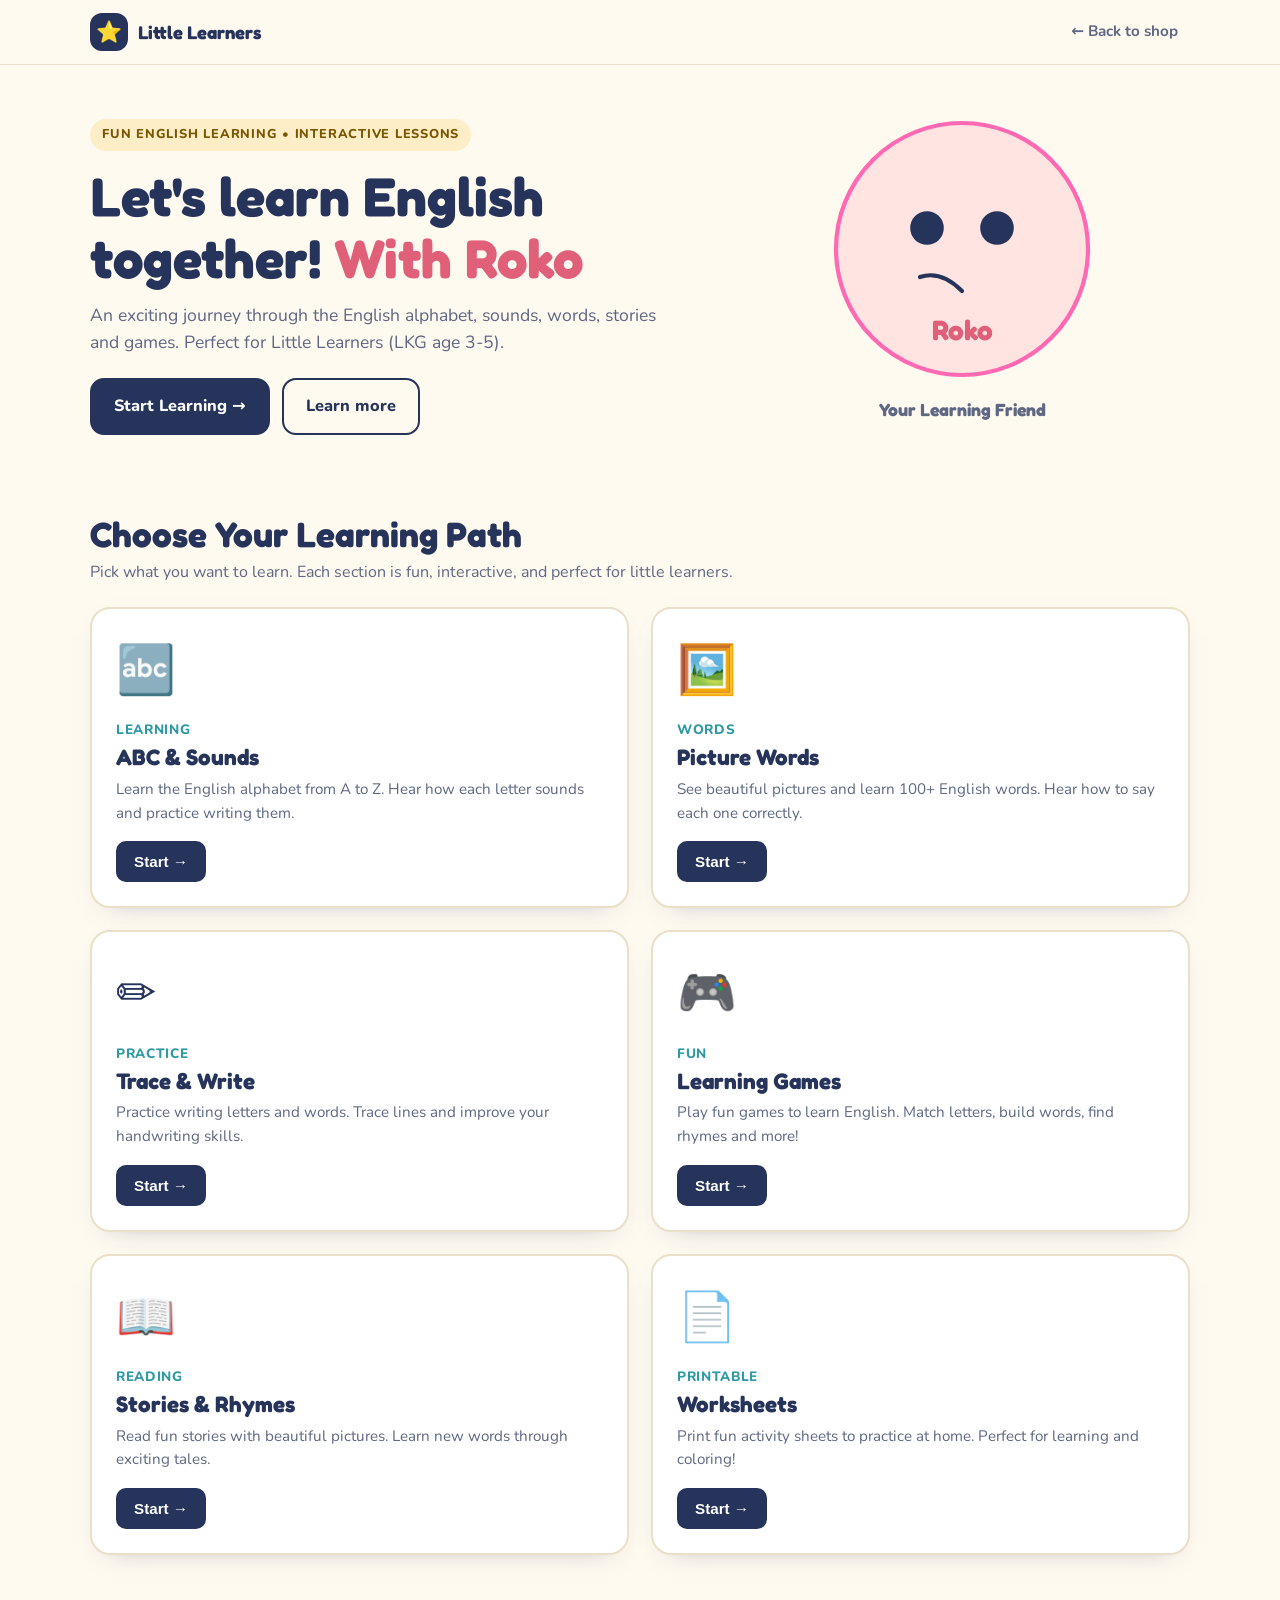
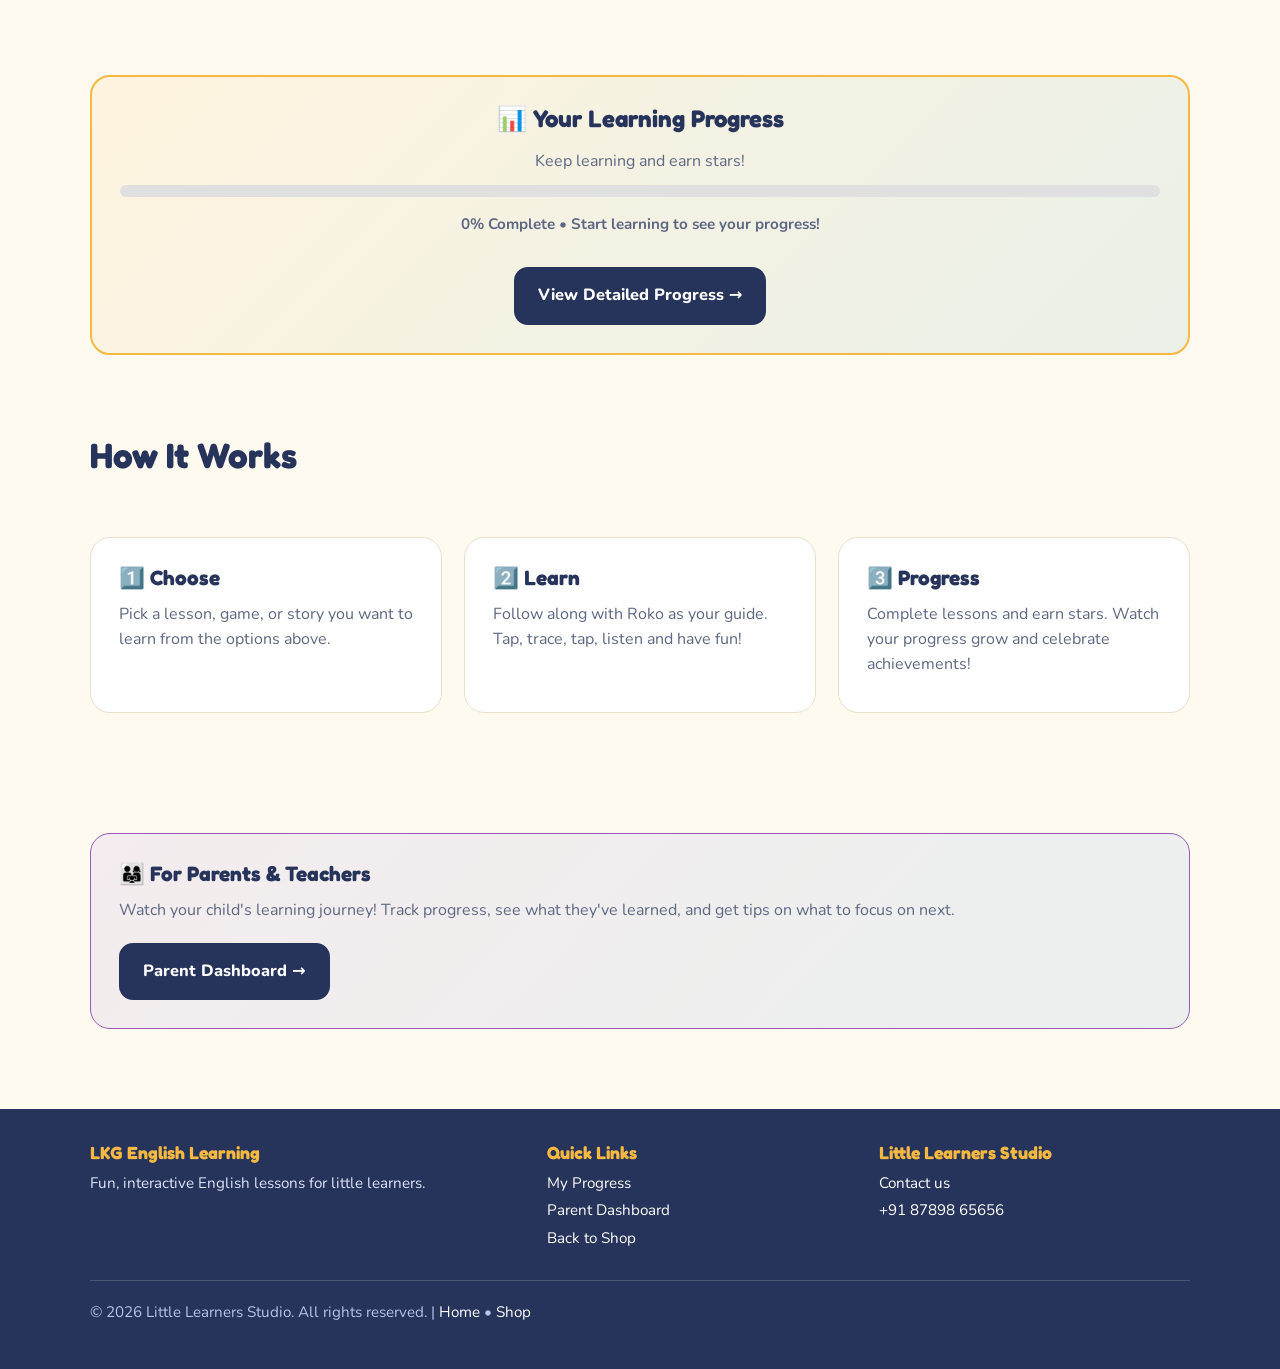
==== lkg-english/index.html @ f61e6553 "Stage 2A: Create LKG English Dashboard & Navigation - lkg-english/index.html: Main dashboard with 6 " ====
<!DOCTYPE html>
<html lang="en">
<head>
  <meta charset="UTF-8">
  <meta name="viewport" content="width=device-width, initial-scale=1.0">
  <title>LKG English - Little Learners Studio</title>
  <meta name="description" content="Fun English learning for Little Learners - Alphabet, phonics, vocabulary, games and stories.">

  <!-- Google Fonts -->
  <link rel="preconnect" href="https://fonts.googleapis.com">
  <link rel="preconnect" href="https://fonts.gstatic.com" crossorigin>
  <link href="https://fonts.googleapis.com/css2?family=Fredoka:wght@500;600;700&family=Nunito:wght@400;600;700;800&display=swap" rel="stylesheet">

  <!-- Stylesheets -->
  <link rel="stylesheet" href="../css/lkg-english.css">
  <link rel="stylesheet" href="../css/components.css">

  <style>
    :root {
      --navy: #26335a;
      --navy-2: #34457a;
      --gold: #f5b942;
      --cream: #fffaf0;
      --paper: #ffffff;
      --pink: #e0607a;
      --teal: #2f9aa3;
      --ink: #26335a;
      --muted: #5e6783;
      --line: #eadfc8;
      --radius: 20px;
      --lime: #7FBF4D;
      --warm-orange: #FF9500;
      --purple: #9B59B6;
      --light-blue: #3498DB;
    }

    * {
      box-sizing: border-box;
    }

    html {
      scroll-behavior: smooth;
    }

    body {
      margin: 0;
      font-family: 'Nunito', system-ui, -apple-system, 'Segoe UI', Roboto, sans-serif;
      color: var(--ink);
      background: var(--cream);
      line-height: 1.55;
      -webkit-text-size-adjust: 100%;
    }

    h1, h2, h3, h4 {
      font-family: 'Fredoka', 'Nunito', system-ui, sans-serif;
      line-height: 1.15;
      margin: 0;
    }

    a {
      color: inherit;
      text-decoration: none;
    }

    .wrap {
      width: min(1100px, 100% - 32px);
      margin-inline: auto;
    }

    /* Header */
    header {
      position: sticky;
      top: 0;
      z-index: 20;
      background: rgba(255, 250, 240, 0.92);
      backdrop-filter: blur(8px);
      border-bottom: 1px solid var(--line);
    }

    .header-bar {
      display: flex;
      align-items: center;
      justify-content: space-between;
      gap: 12px;
      padding: 12px 0;
    }

    .brand {
      display: flex;
      align-items: center;
      gap: 10px;
      text-decoration: none;
      font-family: 'Fredoka', sans-serif;
      font-weight: 700;
      font-size: 1.15rem;
    }

    .brand-logo {
      width: 38px;
      height: 38px;
      border-radius: 12px;
      background: var(--navy);
      display: grid;
      place-items: center;
      color: var(--gold);
      font-size: 1.3rem;
    }

    nav {
      display: flex;
      gap: 8px;
      align-items: center;
    }

    nav a {
      text-decoration: none;
      font-weight: 700;
      font-size: 0.95rem;
      padding: 8px 12px;
      color: var(--muted);
      border-radius: 8px;
      transition: all 0.2s ease;
    }

    nav a:hover {
      color: var(--navy);
      background: rgba(38, 51, 90, 0.08);
    }

    nav a.back-home {
      background: var(--navy);
      color: white;
      padding: 8px 16px;
    }

    nav a.back-home:hover {
      background: var(--navy-2);
    }

    @media (max-width: 560px) {
      nav a:not(.back-home) {
        display: none;
      }
    }

    /* Hero Section */
    .hero {
      padding: 44px 0 28px;
    }

    .hero-grid {
      display: grid;
      gap: 28px;
      align-items: center;
    }

    @media (min-width: 820px) {
      .hero-grid {
        grid-template-columns: 1.15fr 0.85fr;
      }
    }

    .eyebrow {
      display: inline-block;
      background: #fdeec7;
      color: #7a5600;
      font-weight: 800;
      font-size: 0.8rem;
      letter-spacing: 0.06em;
      text-transform: uppercase;
      padding: 6px 12px;
      border-radius: 999px;
    }

    .hero h1 {
      font-size: clamp(2rem, 6vw, 3.4rem);
      margin: 14px 0 12px;
      color: var(--ink);
    }

    .hero h1 span {
      color: var(--pink);
    }

    .hero p {
      font-size: 1.1rem;
      color: var(--muted);
      max-width: 34em;
      margin: 0 0 22px;
    }

    .hero-mascot {
      position: relative;
      justify-self: center;
      width: min(280px, 80%);
      text-align: center;
    }

    .hero-mascot img {
      width: 100%;
      filter: drop-shadow(0 8px 16px rgba(38, 51, 90, 0.2));
    }

    .mascot-name {
      font-family: 'Fredoka', sans-serif;
      font-weight: 700;
      font-size: 1.5rem;
      color: var(--pink);
      margin-top: 12px;
    }

    /* CTA Buttons */
    .cta-row {
      display: flex;
      flex-wrap: wrap;
      gap: 12px;
    }

    .btn {
      display: inline-flex;
      align-items: center;
      justify-content: center;
      gap: 8px;
      background: var(--navy);
      color: #fff;
      text-decoration: none;
      font-weight: 800;
      font-size: 1.02rem;
      padding: 14px 22px;
      border-radius: 14px;
      border: 2px solid var(--navy);
      transition: transform 0.12s ease, background 0.12s ease;
      cursor: pointer;
    }

    .btn:hover {
      background: var(--navy-2);
      transform: translateY(-1px);
    }

    .btn:focus-visible {
      outline: 3px solid var(--gold);
      outline-offset: 3px;
    }

    .btn.ghost {
      background: transparent;
      color: var(--navy);
    }

    .btn.ghost:hover {
      background: #fff;
    }

    /* Sections */
    section {
      padding: 40px 0;
    }

    .section-head {
      margin-bottom: 22px;
    }

    .section-head h2 {
      font-size: clamp(1.6rem, 4.5vw, 2.2rem);
    }

    .section-head p {
      margin: 6px 0 0;
      color: var(--muted);
    }

    /* Learning Modules Grid */
    .modules-grid {
      display: grid;
      gap: 22px;
      grid-template-columns: repeat(auto-fit, minmax(240px, 1fr));
    }

    @media (min-width: 760px) {
      .modules-grid {
        grid-template-columns: repeat(2, 1fr);
      }
    }

    .module-card {
      background: var(--paper);
      border: 2px solid var(--line);
      border-radius: var(--radius);
      padding: 24px;
      display: flex;
      flex-direction: column;
      box-shadow: 0 10px 26px -20px rgba(38, 51, 90, 0.5);
      transition: all 0.2s ease;
      text-decoration: none;
      color: inherit;
    }

    .module-card:hover {
      transform: translateY(-4px);
      border-color: var(--gold);
      box-shadow: 0 14px 32px -18px rgba(38, 51, 90, 0.6);
    }

    .module-icon {
      font-size: 3rem;
      margin-bottom: 12px;
    }

    .module-label {
      font-size: 0.85rem;
      font-weight: 800;
      color: var(--teal);
      text-transform: uppercase;
      letter-spacing: 0.05em;
      margin-bottom: 4px;
    }

    .module-card h3 {
      font-size: 1.4rem;
      margin-bottom: 8px;
    }

    .module-card p {
      color: var(--muted);
      font-size: 0.95rem;
      margin: 0 0 16px;
      flex-grow: 1;
    }

    .module-cta {
      align-self: flex-start;
      padding: 10px 16px;
      font-size: 0.95rem;
      border-radius: 10px;
    }

    /* Progress Section */
    .progress-box {
      background: linear-gradient(135deg, rgba(245, 185, 66, 0.1), rgba(47, 154, 163, 0.1));
      border: 2px solid var(--gold);
      border-radius: var(--radius);
      padding: 28px;
      margin-top: 40px;
      text-align: center;
    }

    .progress-box h3 {
      font-size: 1.5rem;
      margin-bottom: 16px;
    }

    .progress-bar {
      width: 100%;
      height: 12px;
      background: #e0e0e0;
      border-radius: 999px;
      overflow: hidden;
      margin-bottom: 12px;
    }

    .progress-fill {
      height: 100%;
      background: linear-gradient(90deg, var(--teal), var(--pink));
      width: 0%;
      border-radius: 999px;
      transition: width 0.3s ease;
    }

    .progress-text {
      font-size: 0.95rem;
      color: var(--muted);
      font-weight: 700;
    }

    /* Info Section */
    .info-section {
      background: var(--paper);
      border: 1px solid var(--line);
      border-radius: var(--radius);
      padding: 28px;
      margin-top: 40px;
    }

    .info-section h3 {
      font-size: 1.3rem;
      margin-bottom: 12px;
    }

    .info-section p {
      color: var(--muted);
      margin: 8px 0;
    }

    /* Footer */
    footer {
      background: var(--navy);
      color: #dfe5fb;
      padding: 34px 0 40px;
      margin-top: 40px;
    }

    footer a {
      color: #fff;
    }

    .footer-content {
      display: grid;
      gap: 22px;
    }

    @media (min-width: 760px) {
      .footer-content {
        grid-template-columns: 1.4fr 1fr 1fr;
      }
    }

    footer h4 {
      margin: 0 0 8px;
      font-family: 'Fredoka';
      font-size: 1.1rem;
      color: var(--gold);
    }

    footer p {
      margin: 4px 0;
      font-size: 0.95rem;
    }

    .footer-copy {
      margin-top: 26px;
      padding-top: 16px;
      border-top: 1px solid rgba(255, 255, 255, 0.18);
      font-size: 0.9rem;
      color: #b9c3ea;
    }

    @media (prefers-reduced-motion: reduce) {
      * {
        transition: none !important;
        scroll-behavior: auto !important;
      }
    }
  </style>
</head>
<body>

<!-- Header with Navigation -->
<header>
  <div class="wrap header-bar">
    <a href="/" class="brand" aria-label="Back to Little Learners Studio">
      <span class="brand-logo">⭐</span>
      <span>Little Learners</span>
    </a>
    <nav>
      <a href="/">← Back to shop</a>
    </nav>
  </div>
</header>

<!-- Main Content -->
<main id="top">
  <!-- Hero Section -->
  <section class="hero">
    <div class="wrap hero-grid">
      <div>
        <span class="eyebrow">Fun English learning • Interactive lessons</span>
        <h1>Let's learn English together! <span>With Roko</span></h1>
        <p>An exciting journey through the English alphabet, sounds, words, stories and games. Perfect for Little Learners (LKG age 3-5).</p>
        <div class="cta-row">
          <a href="#lessons" class="btn">Start Learning →</a>
          <a href="#about" class="btn ghost">Learn more</a>
        </div>
      </div>
      <div class="hero-mascot">
        <svg viewBox="0 0 200 200" xmlns="http://www.w3.org/2000/svg" style="width: 100%; height: auto;">
          <!-- Placeholder: Will be replaced with Roko mascot SVG in Stage 2C -->
          <circle cx="100" cy="100" r="90" fill="#FFE4E1" stroke="#FF69B4" stroke-width="3"/>
          <circle cx="75" cy="85" r="12" fill="#26335a"/>
          <circle cx="125" cy="85" r="12" fill="#26335a"/>
          <path d="M 100 130 Q 85 115 70 120" stroke="#26335a" stroke-width="3" fill="none" stroke-linecap="round"/>
          <text x="100" y="165" text-anchor="middle" font-family="Fredoka" font-size="20" font-weight="bold" fill="#e0607a">Roko</text>
        </svg>
        <p class="mascot-name">Your Learning Friend</p>
      </div>
    </div>
  </section>

  <!-- Learning Modules Section -->
  <section id="lessons">
    <div class="wrap">
      <div class="section-head">
        <h2>Choose Your Learning Path</h2>
        <p>Pick what you want to learn. Each section is fun, interactive, and perfect for little learners.</p>
      </div>

      <div class="modules-grid">
        <!-- Alphabet & Phonics -->
        <a href="./alphabet.html" class="module-card">
          <div class="module-icon">🔤</div>
          <div class="module-label">Learning</div>
          <h3>ABC & Sounds</h3>
          <p>Learn the English alphabet from A to Z. Hear how each letter sounds and practice writing them.</p>
          <button class="btn module-cta">Start →</button>
        </a>

        <!-- Vocabulary -->
        <a href="./vocabulary.html" class="module-card">
          <div class="module-icon">🖼️</div>
          <div class="module-label">Words</div>
          <h3>Picture Words</h3>
          <p>See beautiful pictures and learn 100+ English words. Hear how to say each one correctly.</p>
          <button class="btn module-cta">Start →</button>
        </a>

        <!-- Writing & Tracing -->
        <a href="./tracing.html" class="module-card">
          <div class="module-icon">✏️</div>
          <div class="module-label">Practice</div>
          <h3>Trace & Write</h3>
          <p>Practice writing letters and words. Trace lines and improve your handwriting skills.</p>
          <button class="btn module-cta">Start →</button>
        </a>

        <!-- Games -->
        <a href="./games.html" class="module-card">
          <div class="module-icon">🎮</div>
          <div class="module-label">Fun</div>
          <h3>Learning Games</h3>
          <p>Play fun games to learn English. Match letters, build words, find rhymes and more!</p>
          <button class="btn module-cta">Start →</button>
        </a>

        <!-- Stories -->
        <a href="./stories.html" class="module-card">
          <div class="module-icon">📖</div>
          <div class="module-label">Reading</div>
          <h3>Stories & Rhymes</h3>
          <p>Read fun stories with beautiful pictures. Learn new words through exciting tales.</p>
          <button class="btn module-cta">Start →</button>
        </a>

        <!-- Worksheets -->
        <a href="./worksheets.html" class="module-card">
          <div class="module-icon">📄</div>
          <div class="module-label">Printable</div>
          <h3>Worksheets</h3>
          <p>Print fun activity sheets to practice at home. Perfect for learning and coloring!</p>
          <button class="btn module-cta">Start →</button>
        </a>
      </div>
    </div>
  </section>

  <!-- Progress Section -->
  <section>
    <div class="wrap">
      <div class="progress-box">
        <h3>📊 Your Learning Progress</h3>
        <p style="color: var(--muted); margin: 12px 0;">Keep learning and earn stars!</p>
        <div class="progress-bar">
          <div class="progress-fill" style="width: 0%;"></div>
        </div>
        <p class="progress-text">0% Complete • Start learning to see your progress!</p>
        <a href="./my-progress.html" class="btn" style="margin-top: 16px;">View Detailed Progress →</a>
      </div>
    </div>
  </section>

  <!-- About Section -->
  <section id="about">
    <div class="wrap">
      <div class="section-head">
        <h2>How It Works</h2>
      </div>

      <div class="modules-grid" style="grid-template-columns: repeat(auto-fit, minmax(200px, 1fr));">
        <div class="info-section">
          <h3>1️⃣ Choose</h3>
          <p>Pick a lesson, game, or story you want to learn from the options above.</p>
        </div>
        <div class="info-section">
          <h3>2️⃣ Learn</h3>
          <p>Follow along with Roko as your guide. Tap, trace, tap, listen and have fun!</p>
        </div>
        <div class="info-section">
          <h3>3️⃣ Progress</h3>
          <p>Complete lessons and earn stars. Watch your progress grow and celebrate achievements!</p>
        </div>
      </div>
    </div>
  </section>

  <!-- Parent Info Section -->
  <section>
    <div class="wrap">
      <div class="info-section" style="background: linear-gradient(135deg, rgba(147, 112, 219, 0.1), rgba(52, 152, 219, 0.1)); border-color: #9B59B6;">
        <h3>👨‍👩‍👧 For Parents & Teachers</h3>
        <p>Watch your child's learning journey! Track progress, see what they've learned, and get tips on what to focus on next.</p>
        <a href="./parent-dashboard.html" class="btn" style="margin-top: 12px;">Parent Dashboard →</a>
      </div>
    </div>
  </section>
</main>

<!-- Footer -->
<footer>
  <div class="wrap">
    <div class="footer-content">
      <div>
        <h4>LKG English Learning</h4>
        <p>Fun, interactive English lessons for little learners.</p>
      </div>
      <div>
        <h4>Quick Links</h4>
        <p><a href="./my-progress.html">My Progress</a></p>
        <p><a href="./parent-dashboard.html">Parent Dashboard</a></p>
        <p><a href="/">Back to Shop</a></p>
      </div>
      <div>
        <h4>Little Learners Studio</h4>
        <p><a href="mailto:samrin.sarwar25@gmail.com">Contact us</a></p>
        <p><a href="tel:+918789865656">+91 87898 65656</a></p>
      </div>
    </div>
    <div class="footer-copy">
      <p>&copy; 2026 Little Learners Studio. All rights reserved. | <a href="/">Home</a> • <a href="/">Shop</a></p>
    </div>
  </div>
</footer>

<!-- Navigation JavaScript -->
<script src="../js/navigation.js"></script>

</body>
</html>
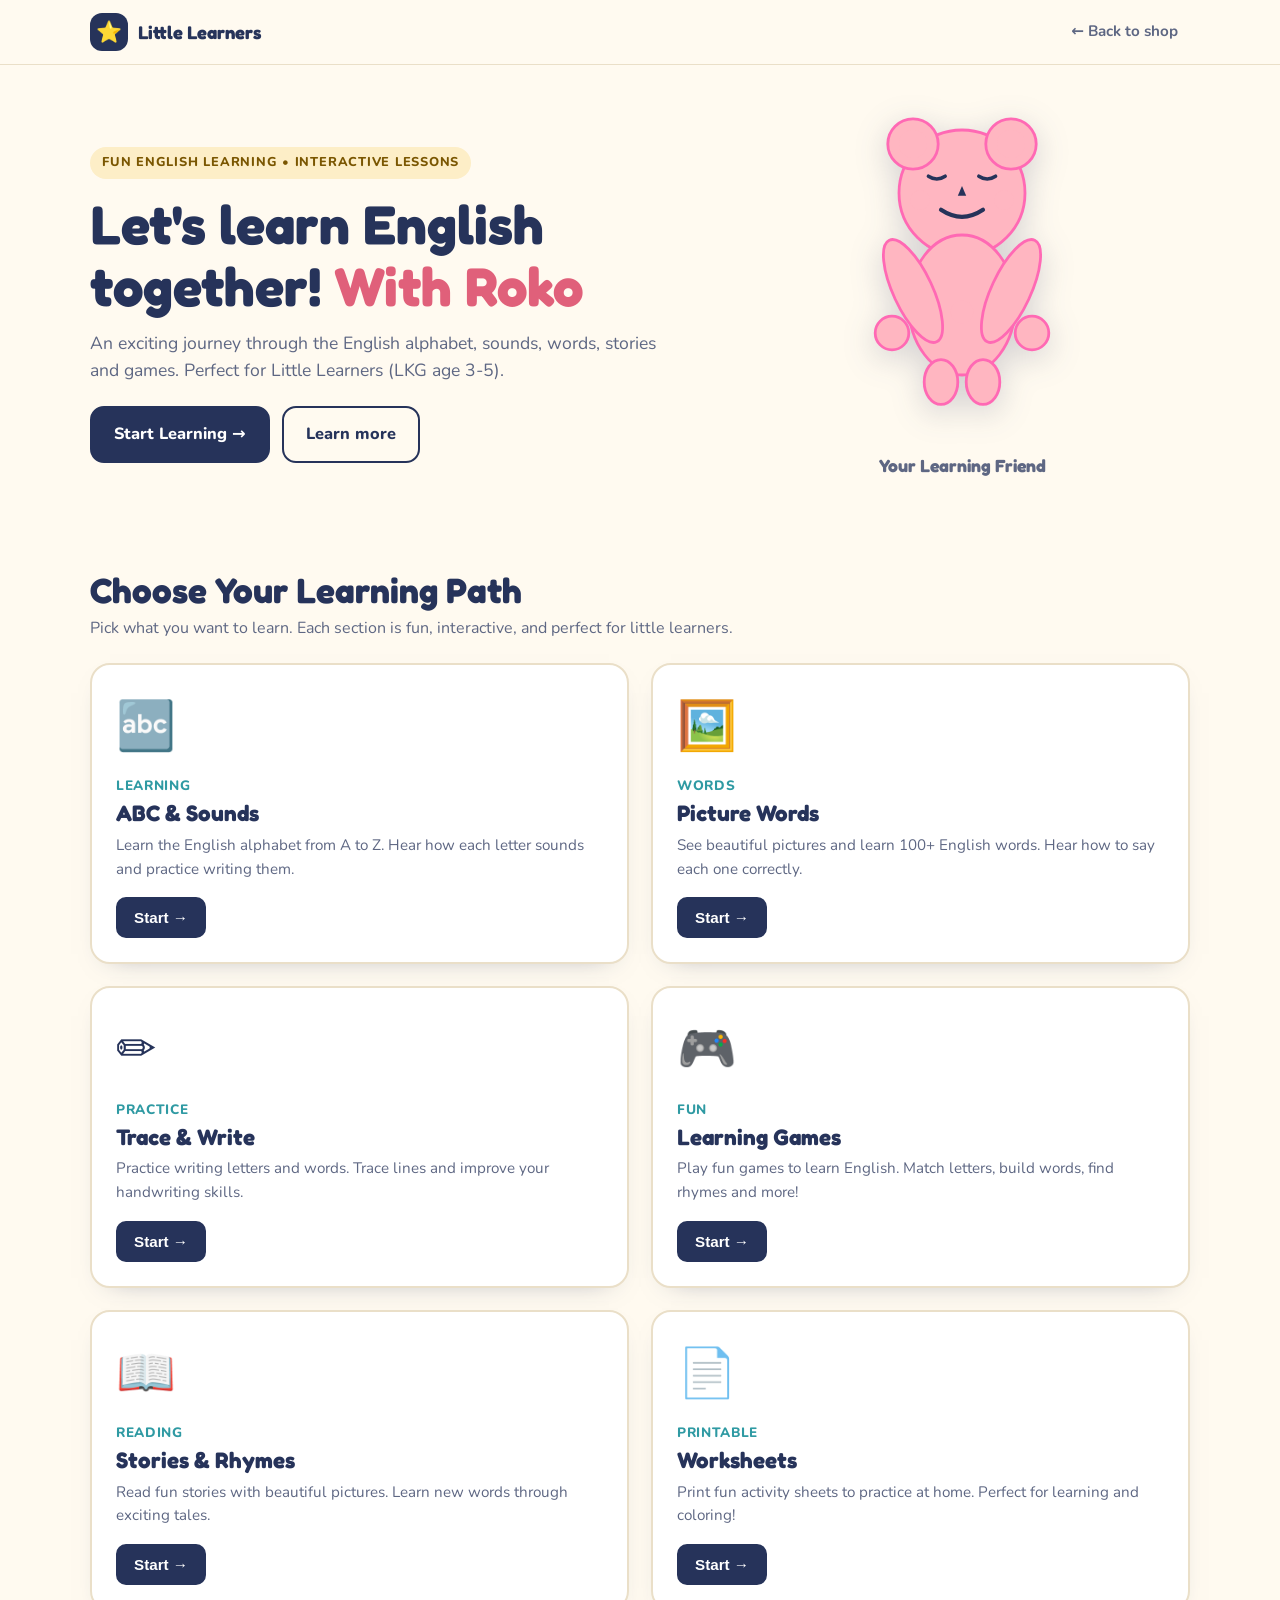
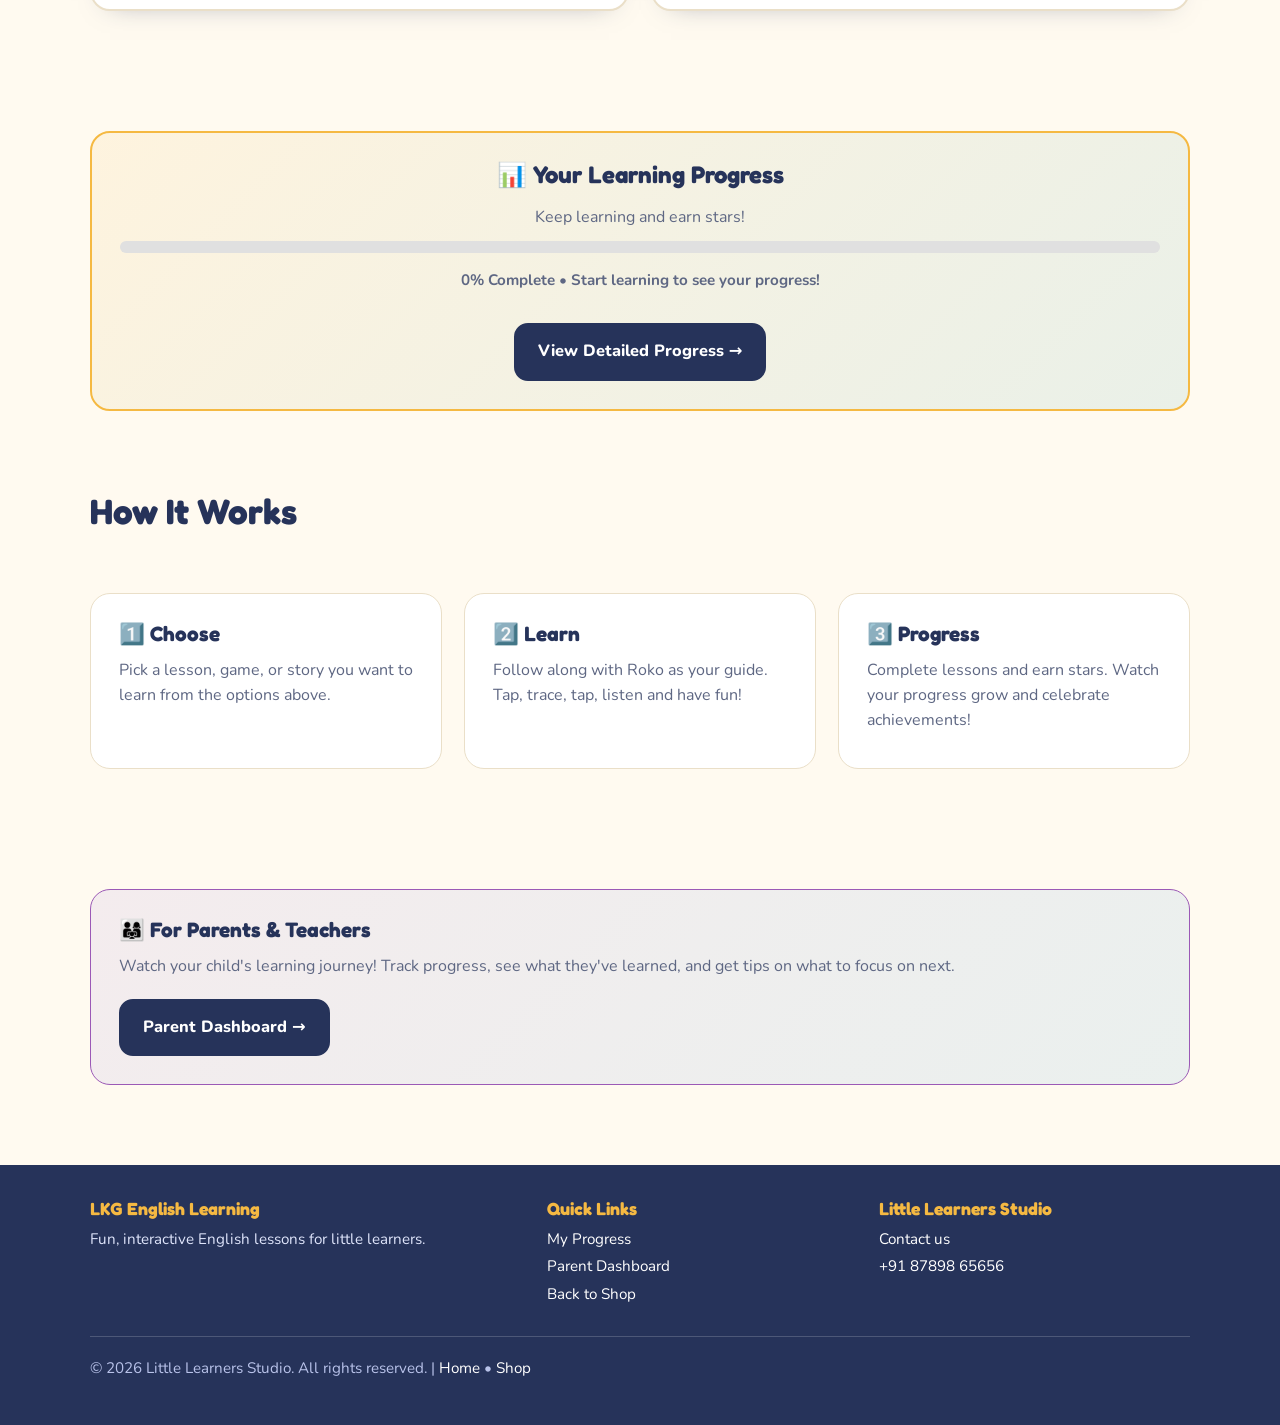
==== commit 3df1b8fa: "Stage 2C: Create Roko Mascot Character with 6 Expressions Created 7 SVG files for Roko character: - " ====
--- a/lkg-english/index.html
+++ b/lkg-english/index.html
@@ -297,9 +297,14 @@
     }
 
     .module-card:hover {
-      transform: translateY(-4px);
+      transform: translateY(-8px);
       border-color: var(--gold);
-      box-shadow: 0 14px 32px -18px rgba(38, 51, 90, 0.6);
+      box-shadow: 0 20px 40px rgba(38, 51, 90, 0.3);
+      animation: slideIn 0.3s ease-out;
+    }
+
+    .module-card:active {
+      transform: translateY(-2px);
     }
 
     .module-icon {
@@ -364,7 +369,8 @@
       background: linear-gradient(90deg, var(--teal), var(--pink));
       width: 0%;
       border-radius: 999px;
-      transition: width 0.3s ease;
+      transition: width 0.8s cubic-bezier(0.34, 1.56, 0.64, 1);
+      box-shadow: 0 0 10px rgba(47, 154, 163, 0.5);
     }
 
     .progress-text {
@@ -473,14 +479,7 @@
         </div>
       </div>
       <div class="hero-mascot">
-        <svg viewBox="0 0 200 200" xmlns="http://www.w3.org/2000/svg" style="width: 100%; height: auto;">
-          <!-- Placeholder: Will be replaced with Roko mascot SVG in Stage 2C -->
-          <circle cx="100" cy="100" r="90" fill="#FFE4E1" stroke="#FF69B4" stroke-width="3"/>
-          <circle cx="75" cy="85" r="12" fill="#26335a"/>
-          <circle cx="125" cy="85" r="12" fill="#26335a"/>
-          <path d="M 100 130 Q 85 115 70 120" stroke="#26335a" stroke-width="3" fill="none" stroke-linecap="round"/>
-          <text x="100" y="165" text-anchor="middle" font-family="Fredoka" font-size="20" font-weight="bold" fill="#e0607a">Roko</text>
-        </svg>
+        <img src="../img/lkg-mascot/roko-happy.svg" alt="Roko - Your Learning Friend" style="width: 100%; max-width: 280px; height: auto;" id="roko-mascot"/>
         <p class="mascot-name">Your Learning Friend</p>
       </div>
     </div>
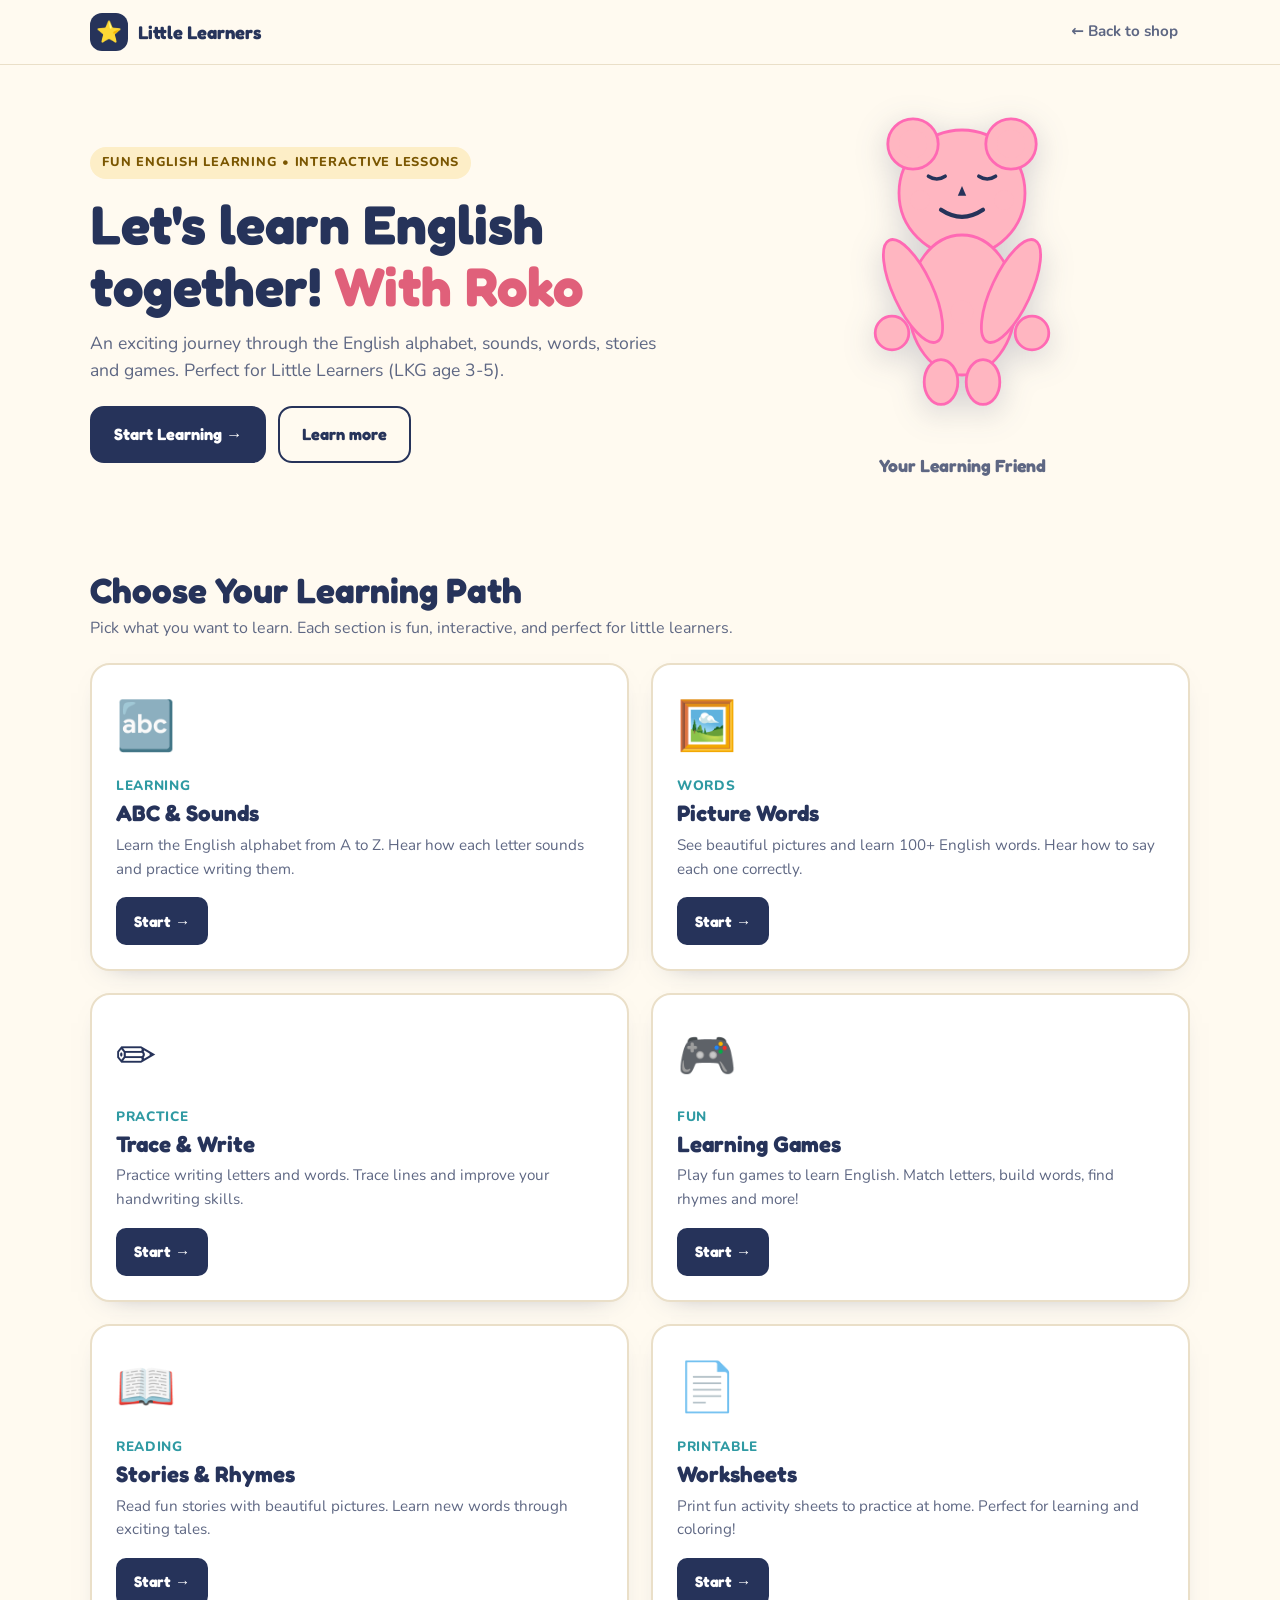
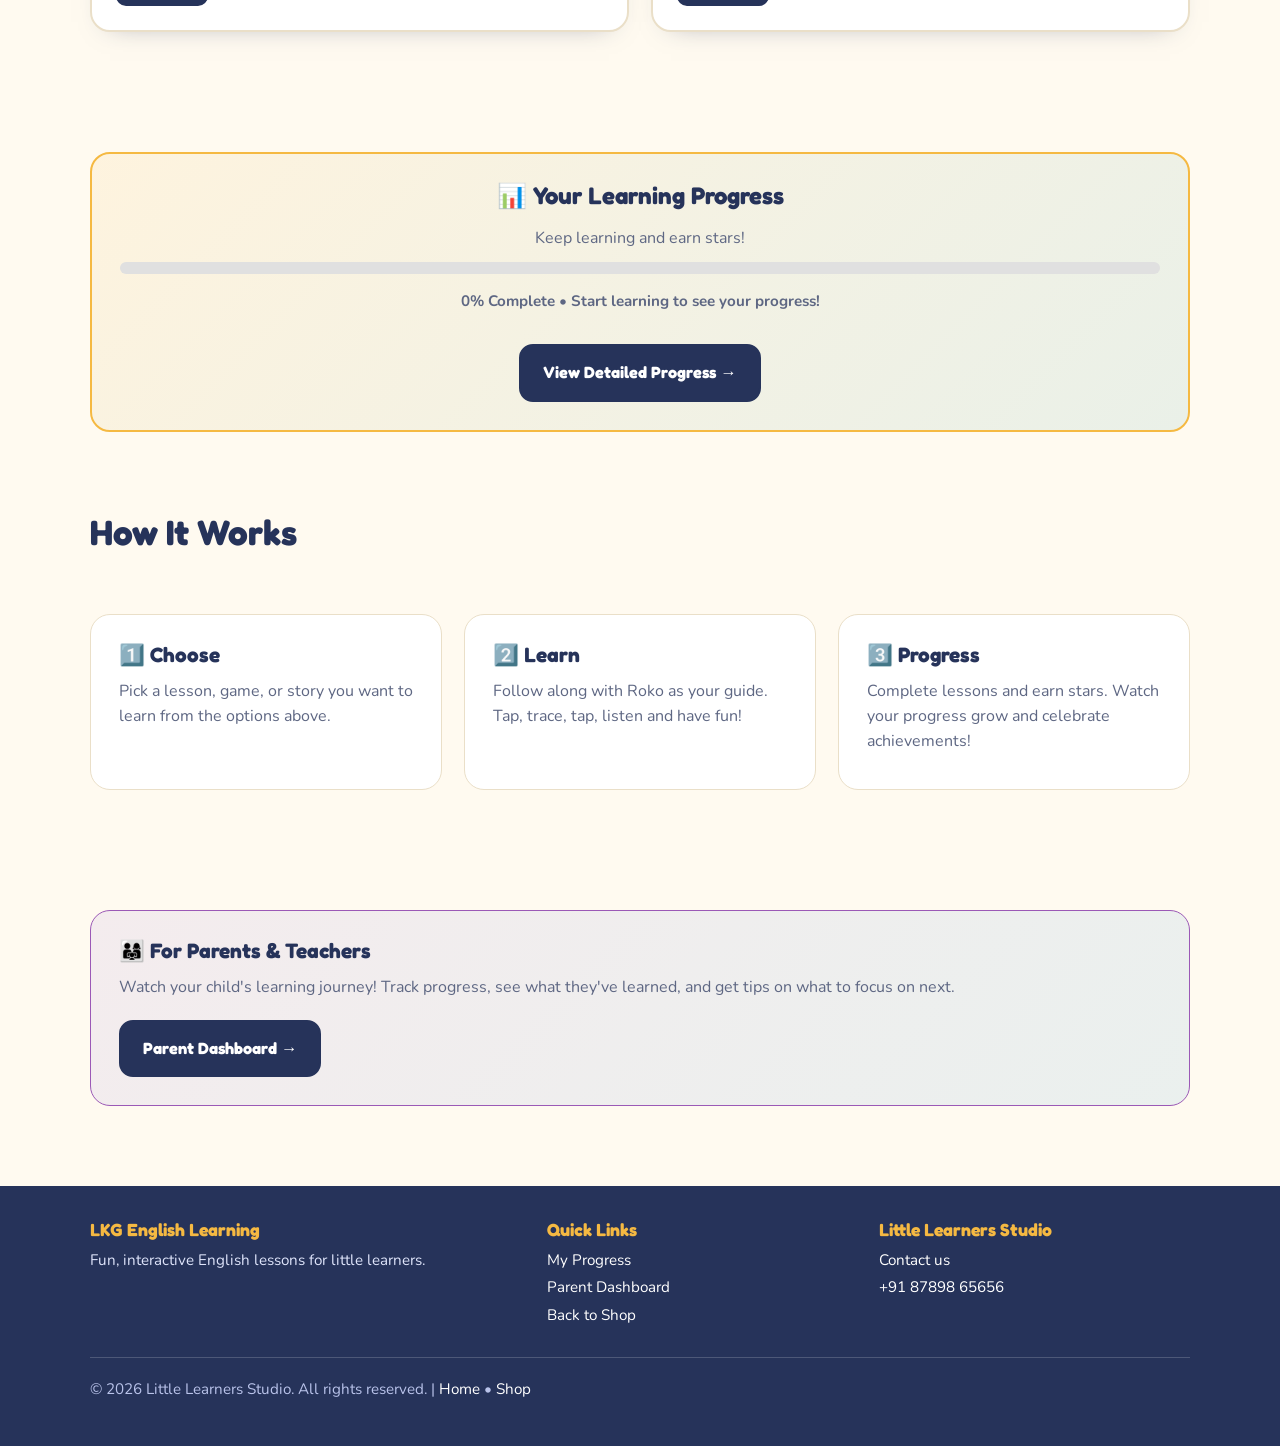
==== commit 60349c74: "Fix asset paths: Change CSS and JS references from ../ to ./ to resolve 404 errors on local server T" ====
--- a/lkg-english/index.html
+++ b/lkg-english/index.html
@@ -12,8 +12,8 @@
   <link href="https://fonts.googleapis.com/css2?family=Fredoka:wght@500;600;700&family=Nunito:wght@400;600;700;800&display=swap" rel="stylesheet">
 
   <!-- Stylesheets -->
-  <link rel="stylesheet" href="../css/lkg-english.css">
-  <link rel="stylesheet" href="../css/components.css">
+  <link rel="stylesheet" href="./css/lkg-english.css">
+  <link rel="stylesheet" href="./css/components.css">
 
   <style>
     :root {
@@ -629,7 +629,7 @@
 </footer>
 
 <!-- Navigation JavaScript -->
-<script src="../js/navigation.js"></script>
+<script src="./js/navigation.js"></script>
 
 </body>
 </html>
--- a/lkg-english/css/lkg-english.css
+++ b/lkg-english/css/lkg-english.css
@@ -0,0 +1,417 @@
+/* LKG English App Main Stylesheet */
+/* Color system, typography, and responsive utilities */
+
+:root {
+  /* Brand Colors */
+  --navy: #26335a;
+  --navy-2: #34457a;
+  --navy-3: #1a1f3a;
+  --gold: #f5b942;
+  --gold-dark: #e6a731;
+  --cream: #fffaf0;
+  --paper: #ffffff;
+  --pink: #e0607a;
+  --pink-light: #f0d7df;
+  --teal: #2f9aa3;
+  --teal-light: #e0f4f6;
+
+  /* Additional Colors */
+  --ink: #26335a;
+  --muted: #5e6783;
+  --muted-light: #a0aab8;
+  --line: #eadfc8;
+  --line-dark: #dcc9b0;
+
+  /* Success/Achievement Colors */
+  --lime: #7FBF4D;
+  --lime-light: #e8f5e1;
+
+  /* Game/Fun Colors */
+  --warm-orange: #FF9500;
+  --warm-orange-light: #ffe8cc;
+
+  /* Story Colors */
+  --purple: #9B59B6;
+  --purple-light: #f0e8f7;
+
+  /* Learning Colors */
+  --light-blue: #3498DB;
+  --light-blue-light: #e3f2fd;
+
+  /* Spacing */
+  --radius: 20px;
+  --radius-sm: 12px;
+  --radius-lg: 24px;
+
+  /* Shadows */
+  --shadow-sm: 0 4px 12px rgba(38, 51, 90, 0.15);
+  --shadow-md: 0 10px 26px rgba(38, 51, 90, 0.2);
+  --shadow-lg: 0 14px 32px rgba(38, 51, 90, 0.25);
+  --shadow-xl: 0 20px 40px rgba(38, 51, 90, 0.3);
+
+  /* Transitions */
+  --transition: all 0.3s cubic-bezier(0.4, 0, 0.2, 1);
+  --transition-fast: all 0.15s ease;
+  --transition-slow: all 0.5s ease;
+}
+
+/* Typography Utilities */
+.text-navy { color: var(--navy); }
+.text-pink { color: var(--pink); }
+.text-teal { color: var(--teal); }
+.text-muted { color: var(--muted); }
+.text-white { color: white; }
+
+.text-bold { font-weight: 700; }
+.text-small { font-size: 0.9rem; }
+.text-large { font-size: 1.2rem; }
+
+/* Responsive Utilities */
+.hide-mobile {
+  display: none;
+}
+
+@media (min-width: 760px) {
+  .hide-mobile {
+    display: block;
+  }
+  .hide-desktop {
+    display: none;
+  }
+}
+
+/* Spacing Utilities */
+.mt-0 { margin-top: 0; }
+.mt-1 { margin-top: 8px; }
+.mt-2 { margin-top: 16px; }
+.mt-3 { margin-top: 24px; }
+.mt-4 { margin-top: 32px; }
+
+.mb-0 { margin-bottom: 0; }
+.mb-1 { margin-bottom: 8px; }
+.mb-2 { margin-bottom: 16px; }
+.mb-3 { margin-bottom: 24px; }
+.mb-4 { margin-bottom: 32px; }
+
+.p-1 { padding: 8px; }
+.p-2 { padding: 16px; }
+.p-3 { padding: 24px; }
+.p-4 { padding: 32px; }
+
+/* Flexbox Utilities */
+.flex { display: flex; }
+.flex-center { display: flex; align-items: center; justify-content: center; }
+.flex-between { display: flex; justify-content: space-between; align-items: center; }
+.flex-column { display: flex; flex-direction: column; }
+.gap-1 { gap: 8px; }
+.gap-2 { gap: 16px; }
+.gap-3 { gap: 24px; }
+
+/* Grid Utilities */
+.grid-2 {
+  display: grid;
+  grid-template-columns: repeat(2, 1fr);
+  gap: 16px;
+}
+
+@media (max-width: 760px) {
+  .grid-2 {
+    grid-template-columns: 1fr;
+  }
+}
+
+/* Shadow Utilities */
+.shadow-sm {
+  box-shadow: 0 4px 12px -6px rgba(38, 51, 90, 0.3);
+}
+
+.shadow-md {
+  box-shadow: 0 10px 26px -20px rgba(38, 51, 90, 0.5);
+}
+
+.shadow-lg {
+  box-shadow: 0 14px 32px -18px rgba(38, 51, 90, 0.6);
+}
+
+/* Border Utilities */
+.border-1 {
+  border: 1px solid var(--line);
+}
+
+.border-2 {
+  border: 2px solid var(--line);
+}
+
+.rounded {
+  border-radius: var(--radius);
+}
+
+.rounded-sm {
+  border-radius: 10px;
+}
+
+.rounded-lg {
+  border-radius: 24px;
+}
+
+/* Visibility */
+.hidden {
+  display: none !important;
+}
+
+.sr-only {
+  position: absolute;
+  width: 1px;
+  height: 1px;
+  padding: 0;
+  margin: -1px;
+  overflow: hidden;
+  clip: rect(0, 0, 0, 0);
+  white-space: nowrap;
+  border-width: 0;
+}
+
+/* Container Styles */
+.container {
+  width: min(1100px, 100% - 32px);
+  margin-inline: auto;
+}
+
+/* Card Styles - Base */
+.card {
+  background: var(--paper);
+  border: 1px solid var(--line);
+  border-radius: var(--radius);
+  padding: 16px;
+  display: flex;
+  flex-direction: column;
+  box-shadow: var(--shadow-md);
+}
+
+/* Animations */
+@keyframes slideIn {
+  from {
+    opacity: 0;
+    transform: translateY(20px);
+  }
+  to {
+    opacity: 1;
+    transform: translateY(0);
+  }
+}
+
+@keyframes slideInLeft {
+  from {
+    opacity: 0;
+    transform: translateX(-30px);
+  }
+  to {
+    opacity: 1;
+    transform: translateX(0);
+  }
+}
+
+@keyframes slideInRight {
+  from {
+    opacity: 0;
+    transform: translateX(30px);
+  }
+  to {
+    opacity: 1;
+    transform: translateX(0);
+  }
+}
+
+@keyframes fadeIn {
+  from {
+    opacity: 0;
+  }
+  to {
+    opacity: 1;
+  }
+}
+
+@keyframes bounce {
+  0%, 100% {
+    transform: translateY(0);
+  }
+  50% {
+    transform: translateY(-8px);
+  }
+}
+
+@keyframes bounceSmall {
+  0%, 100% {
+    transform: translateY(0);
+  }
+  50% {
+    transform: translateY(-3px);
+  }
+}
+
+@keyframes pulse {
+  0%, 100% {
+    opacity: 1;
+  }
+  50% {
+    opacity: 0.7;
+  }
+}
+
+@keyframes glow {
+  0%, 100% {
+    box-shadow: 0 0 0 0 rgba(245, 185, 66, 0.7);
+  }
+  50% {
+    box-shadow: 0 0 0 10px rgba(245, 185, 66, 0);
+  }
+}
+
+@keyframes celebrate {
+  0% {
+    transform: scale(1);
+  }
+  50% {
+    transform: scale(1.15);
+  }
+  100% {
+    transform: scale(1);
+  }
+}
+
+@keyframes wiggle {
+  0%, 100% {
+    transform: rotate(0deg);
+  }
+  25% {
+    transform: rotate(-2deg);
+  }
+  75% {
+    transform: rotate(2deg);
+  }
+}
+
+@keyframes float {
+  0%, 100% {
+    transform: translateY(0);
+  }
+  50% {
+    transform: translateY(-8px);
+  }
+}
+
+@keyframes spin {
+  from {
+    transform: rotate(0deg);
+  }
+  to {
+    transform: rotate(360deg);
+  }
+}
+
+@keyframes shimmer {
+  0% {
+    background-position: -1000px 0;
+  }
+  100% {
+    background-position: 1000px 0;
+  }
+}
+
+/* Animation Classes */
+.animate-slide {
+  animation: slideIn 0.5s cubic-bezier(0.34, 1.56, 0.64, 1);
+}
+
+.animate-slide-left {
+  animation: slideInLeft 0.5s cubic-bezier(0.34, 1.56, 0.64, 1);
+}
+
+.animate-slide-right {
+  animation: slideInRight 0.5s cubic-bezier(0.34, 1.56, 0.64, 1);
+}
+
+.animate-fade {
+  animation: fadeIn 0.4s ease-out;
+}
+
+.animate-bounce {
+  animation: bounce 0.8s ease-in-out infinite;
+}
+
+.animate-bounce-small {
+  animation: bounceSmall 0.6s ease-in-out infinite;
+}
+
+.animate-pulse {
+  animation: pulse 2s ease-in-out infinite;
+}
+
+.animate-glow {
+  animation: glow 2s ease-out infinite;
+}
+
+.animate-celebrate {
+  animation: celebrate 0.6s cubic-bezier(0.34, 1.56, 0.64, 1);
+}
+
+.animate-wiggle {
+  animation: wiggle 0.5s ease-in-out;
+}
+
+.animate-float {
+  animation: float 3s ease-in-out infinite;
+}
+
+.animate-spin {
+  animation: spin 1s linear infinite;
+}
+
+.animate-shimmer {
+  animation: shimmer 2s infinite;
+}
+
+/* Responsive Typography */
+h1 {
+  font-size: clamp(1.8rem, 5vw, 3rem);
+}
+
+h2 {
+  font-size: clamp(1.4rem, 4vw, 2.2rem);
+}
+
+h3 {
+  font-size: clamp(1.1rem, 3vw, 1.6rem);
+}
+
+h4 {
+  font-size: 1rem;
+}
+
+/* Focus States for Accessibility */
+button:focus-visible,
+a:focus-visible,
+input:focus-visible {
+  outline: 3px solid var(--gold);
+  outline-offset: 2px;
+}
+
+/* Print Styles */
+@media print {
+  header, footer, nav {
+    display: none;
+  }
+
+  body {
+    background: white;
+  }
+}
+
+/* Reduced Motion */
+@media (prefers-reduced-motion: reduce) {
+  * {
+    animation-duration: 0.01ms !important;
+    animation-iteration-count: 1 !important;
+    transition-duration: 0.01ms !important;
+  }
+}
--- a/lkg-english/css/components.css
+++ b/lkg-english/css/components.css
@@ -0,0 +1,526 @@
+/* Component Library CSS */
+/* Reusable components for LKG English App */
+
+:root {
+  --navy: #26335a;
+  --navy-2: #34457a;
+  --gold: #f5b942;
+  --cream: #fffaf0;
+  --paper: #ffffff;
+  --pink: #e0607a;
+  --teal: #2f9aa3;
+  --ink: #26335a;
+  --muted: #5e6783;
+  --line: #eadfc8;
+  --radius: 20px;
+}
+
+/* BUTTONS */
+
+.btn {
+  display: inline-flex;
+  align-items: center;
+  justify-content: center;
+  gap: 8px;
+  background: var(--navy);
+  color: white;
+  text-decoration: none;
+  font-weight: 800;
+  font-size: 1rem;
+  padding: 12px 20px;
+  border: none;
+  border-radius: 12px;
+  cursor: pointer;
+  transition: all 0.2s ease;
+  font-family: 'Fredoka', sans-serif;
+  min-height: 48px;
+  min-width: 48px;
+}
+
+.btn:hover:not(:disabled) {
+  background: var(--navy-2);
+  transform: translateY(-3px);
+  box-shadow: 0 8px 16px rgba(38, 51, 90, 0.3);
+  animation: bounceSmall 0.4s ease-out;
+}
+
+.btn:active:not(:disabled) {
+  transform: translateY(0);
+}
+
+.btn:focus-visible {
+  outline: 3px solid var(--gold);
+  outline-offset: 2px;
+}
+
+.btn:disabled {
+  opacity: 0.6;
+  cursor: not-allowed;
+}
+
+/* Button Variants */
+.btn-primary {
+  background: var(--navy);
+  color: white;
+}
+
+.btn-primary:hover {
+  background: var(--navy-2);
+}
+
+.btn-secondary {
+  background: var(--gold);
+  color: var(--navy);
+}
+
+.btn-secondary:hover {
+  background: #f0ad2b;
+}
+
+.btn-success {
+  background: #7FBF4D;
+  color: white;
+}
+
+.btn-success:hover {
+  background: #6ba444;
+}
+
+.btn-danger {
+  background: #e0607a;
+  color: white;
+}
+
+.btn-danger:hover {
+  background: #cb4f68;
+}
+
+.btn-ghost {
+  background: transparent;
+  color: var(--navy);
+  border: 2px solid var(--navy);
+}
+
+.btn-ghost:hover {
+  background: var(--navy);
+  color: white;
+}
+
+.btn-large {
+  padding: 16px 28px;
+  font-size: 1.1rem;
+  min-height: 56px;
+}
+
+.btn-small {
+  padding: 8px 12px;
+  font-size: 0.9rem;
+  min-height: 40px;
+}
+
+.btn-full {
+  width: 100%;
+}
+
+/* CARDS */
+
+.card {
+  background: var(--paper);
+  border: 1px solid var(--line);
+  border-radius: var(--radius);
+  padding: 20px;
+  box-shadow: 0 10px 26px -20px rgba(38, 51, 90, 0.5);
+  transition: all 0.2s ease;
+}
+
+.card:hover {
+  box-shadow: 0 14px 32px -18px rgba(38, 51, 90, 0.6);
+  transform: translateY(-4px);
+  animation: slideIn 0.3s ease-out;
+}
+
+.card-header {
+  margin-bottom: 12px;
+  padding-bottom: 12px;
+  border-bottom: 1px solid var(--line);
+}
+
+.card-header h3 {
+  margin: 0;
+}
+
+.card-body {
+  margin-bottom: 12px;
+}
+
+.card-footer {
+  display: flex;
+  gap: 8px;
+  justify-content: flex-end;
+  padding-top: 12px;
+  border-top: 1px solid var(--line);
+}
+
+/* Card Variants */
+.card-success {
+  border-color: #7FBF4D;
+  background: rgba(127, 191, 77, 0.05);
+}
+
+.card-warning {
+  border-color: #FF9500;
+  background: rgba(255, 149, 0, 0.05);
+}
+
+.card-info {
+  border-color: var(--teal);
+  background: rgba(47, 154, 163, 0.05);
+}
+
+.card-highlight {
+  border-color: var(--gold);
+  background: rgba(245, 185, 66, 0.08);
+}
+
+/* BADGES */
+
+.badge {
+  display: inline-block;
+  padding: 4px 10px;
+  background: var(--gold);
+  color: var(--navy);
+  border-radius: 12px;
+  font-size: 0.75rem;
+  font-weight: 800;
+  text-transform: uppercase;
+  letter-spacing: 0.05em;
+}
+
+.badge-primary { background: var(--navy); color: white; }
+.badge-success { background: #7FBF4D; color: white; }
+.badge-warning { background: #FF9500; color: white; }
+.badge-danger { background: #e0607a; color: white; }
+.badge-info { background: var(--teal); color: white; }
+
+/* ALERTS / MESSAGES */
+
+.alert {
+  padding: 16px;
+  border-radius: 12px;
+  border-left: 4px solid;
+  margin-bottom: 16px;
+}
+
+.alert-success {
+  background: rgba(127, 191, 77, 0.1);
+  border-color: #7FBF4D;
+  color: #5a9a3a;
+}
+
+.alert-warning {
+  background: rgba(255, 149, 0, 0.1);
+  border-color: #FF9500;
+  color: #cc7a00;
+}
+
+.alert-error {
+  background: rgba(224, 96, 122, 0.1);
+  border-color: #e0607a;
+  color: #a83d56;
+}
+
+.alert-info {
+  background: rgba(47, 154, 163, 0.1);
+  border-color: var(--teal);
+  color: #1f6b75;
+}
+
+.alert p {
+  margin: 0;
+}
+
+/* PROGRESS BARS */
+
+.progress-bar {
+  width: 100%;
+  height: 12px;
+  background: #e8e8e8;
+  border-radius: 999px;
+  overflow: hidden;
+  margin: 8px 0;
+}
+
+.progress-fill {
+  height: 100%;
+  background: linear-gradient(90deg, var(--teal), var(--pink));
+  border-radius: 999px;
+  transition: width 0.3s ease;
+}
+
+.progress-label {
+  display: flex;
+  justify-content: space-between;
+  font-size: 0.9rem;
+  color: var(--muted);
+  font-weight: 700;
+  margin-bottom: 4px;
+}
+
+/* FORM ELEMENTS */
+
+input[type="text"],
+input[type="email"],
+input[type="password"],
+input[type="number"],
+textarea,
+select {
+  width: 100%;
+  padding: 12px;
+  border: 2px solid var(--line);
+  border-radius: 10px;
+  font-family: 'Nunito', sans-serif;
+  font-size: 1rem;
+  color: var(--ink);
+  background: white;
+  transition: border-color 0.2s ease;
+}
+
+input[type="text"]:focus,
+input[type="email"]:focus,
+input[type="password"]:focus,
+input[type="number"]:focus,
+textarea:focus,
+select:focus {
+  outline: none;
+  border-color: var(--teal);
+  box-shadow: 0 0 0 3px rgba(47, 154, 163, 0.1);
+}
+
+label {
+  display: block;
+  margin-bottom: 8px;
+  font-weight: 700;
+  color: var(--ink);
+}
+
+.form-group {
+  margin-bottom: 20px;
+}
+
+.form-error input,
+.form-error textarea,
+.form-error select {
+  border-color: #e0607a;
+}
+
+.form-hint {
+  font-size: 0.85rem;
+  color: var(--muted);
+  margin-top: 4px;
+}
+
+.form-error-text {
+  color: #e0607a;
+  font-size: 0.85rem;
+  margin-top: 4px;
+  font-weight: 700;
+}
+
+/* ICONS & ILLUSTRATIONS */
+
+.icon {
+  display: inline-block;
+  width: 24px;
+  height: 24px;
+  line-height: 1;
+}
+
+.icon-large {
+  width: 48px;
+  height: 48px;
+  font-size: 2.5rem;
+}
+
+.icon-xl {
+  width: 64px;
+  height: 64px;
+  font-size: 3.5rem;
+}
+
+/* LOADING STATES */
+
+.loading {
+  display: inline-block;
+  width: 20px;
+  height: 20px;
+  border: 3px solid rgba(38, 51, 90, 0.2);
+  border-top-color: var(--teal);
+  border-radius: 50%;
+  animation: spin 0.8s linear infinite;
+}
+
+@keyframes spin {
+  to {
+    transform: rotate(360deg);
+  }
+}
+
+.skeleton {
+  background: linear-gradient(
+    90deg,
+    #e0e0e0 25%,
+    #f0f0f0 50%,
+    #e0e0e0 75%
+  );
+  background-size: 200% 100%;
+  animation: loading 1.5s infinite;
+}
+
+@keyframes loading {
+  0% {
+    background-position: 200% 0;
+  }
+  100% {
+    background-position: -200% 0;
+  }
+}
+
+/* TOOLTIPS */
+
+.tooltip {
+  position: relative;
+  cursor: help;
+  border-bottom: 1px dotted var(--muted);
+}
+
+.tooltip:hover::after {
+  content: attr(data-tooltip);
+  position: absolute;
+  bottom: 125%;
+  left: 50%;
+  transform: translateX(-50%);
+  background: var(--navy);
+  color: white;
+  padding: 8px 12px;
+  border-radius: 8px;
+  font-size: 0.85rem;
+  white-space: nowrap;
+  z-index: 1000;
+  box-shadow: 0 4px 12px rgba(38, 51, 90, 0.3);
+}
+
+/* RESPONSIVE HELPERS */
+
+@media (max-width: 768px) {
+  .card {
+    padding: 16px;
+  }
+
+  .btn {
+    width: 100%;
+    justify-content: center;
+    min-height: 48px;
+    font-size: 1rem;
+  }
+
+  .btn-large {
+    padding: 14px 20px;
+    font-size: 1rem;
+    min-height: 52px;
+  }
+
+  input[type="text"],
+  input[type="email"],
+  textarea,
+  select {
+    font-size: 16px; /* Prevent zoom on iOS */
+    padding: 14px;
+  }
+
+  h1 {
+    font-size: clamp(1.5rem, 5vw, 2.5rem);
+  }
+
+  h2 {
+    font-size: clamp(1.2rem, 4vw, 1.8rem);
+  }
+
+  h3 {
+    font-size: clamp(1rem, 3vw, 1.4rem);
+  }
+}
+
+@media (max-width: 560px) {
+  body {
+    font-size: 14px;
+  }
+
+  .card {
+    padding: 12px;
+    border-radius: 16px;
+  }
+
+  .btn {
+    padding: 12px 16px;
+    font-size: 0.95rem;
+    min-height: 44px;
+  }
+
+  input[type="text"],
+  input[type="email"],
+  textarea,
+  select {
+    padding: 12px;
+    font-size: 16px;
+  }
+
+  .alert {
+    padding: 12px;
+    font-size: 0.9rem;
+  }
+
+  label {
+    font-size: 0.95rem;
+  }
+}
+
+/* ACCESSIBILITY */
+
+.sr-only {
+  position: absolute;
+  width: 1px;
+  height: 1px;
+  padding: 0;
+  margin: -1px;
+  overflow: hidden;
+  clip: rect(0, 0, 0, 0);
+  white-space: nowrap;
+  border: 0;
+}
+
+/* THEME VARIATIONS */
+
+.light {
+  background: var(--cream);
+  color: var(--ink);
+}
+
+.dark {
+  background: var(--navy);
+  color: white;
+}
+
+.accent-pink {
+  border-color: var(--pink);
+  background: rgba(224, 96, 122, 0.05);
+}
+
+.accent-teal {
+  border-color: var(--teal);
+  background: rgba(47, 154, 163, 0.05);
+}
+
+.accent-gold {
+  border-color: var(--gold);
+  background: rgba(245, 185, 66, 0.08);
+}
